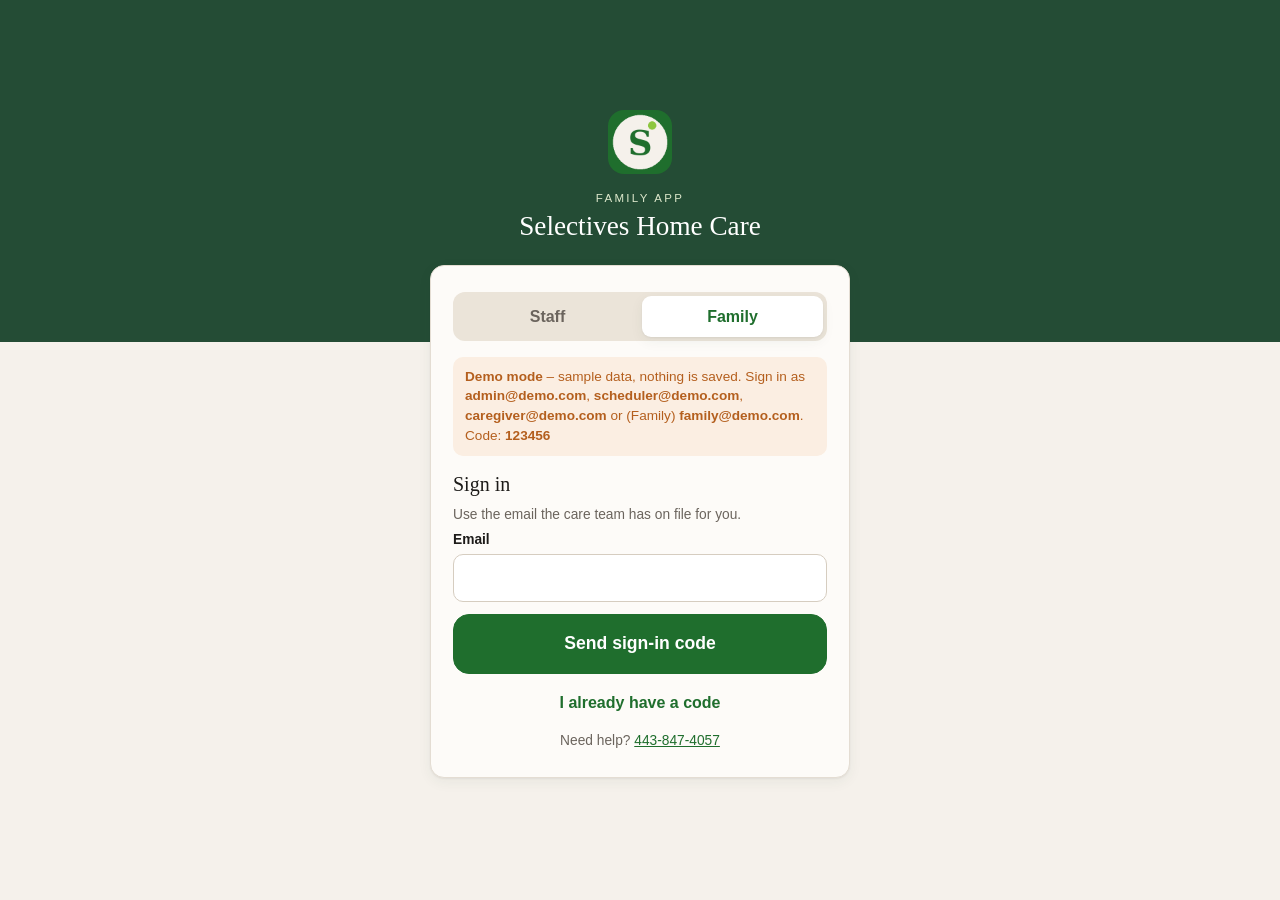
==== selectives-staff-app/family/index.html @ 820890be "Add files via upload" ====
<!doctype html>
<html lang="en"><head><meta charset="utf-8"><title>Family sign-in</title>
<meta name="robots" content="noindex">
<meta http-equiv="refresh" content="0; url=../?family">
<script>location.replace('../?family');</script></head>
<body><a href="../?family">Open the family app</a></body></html>
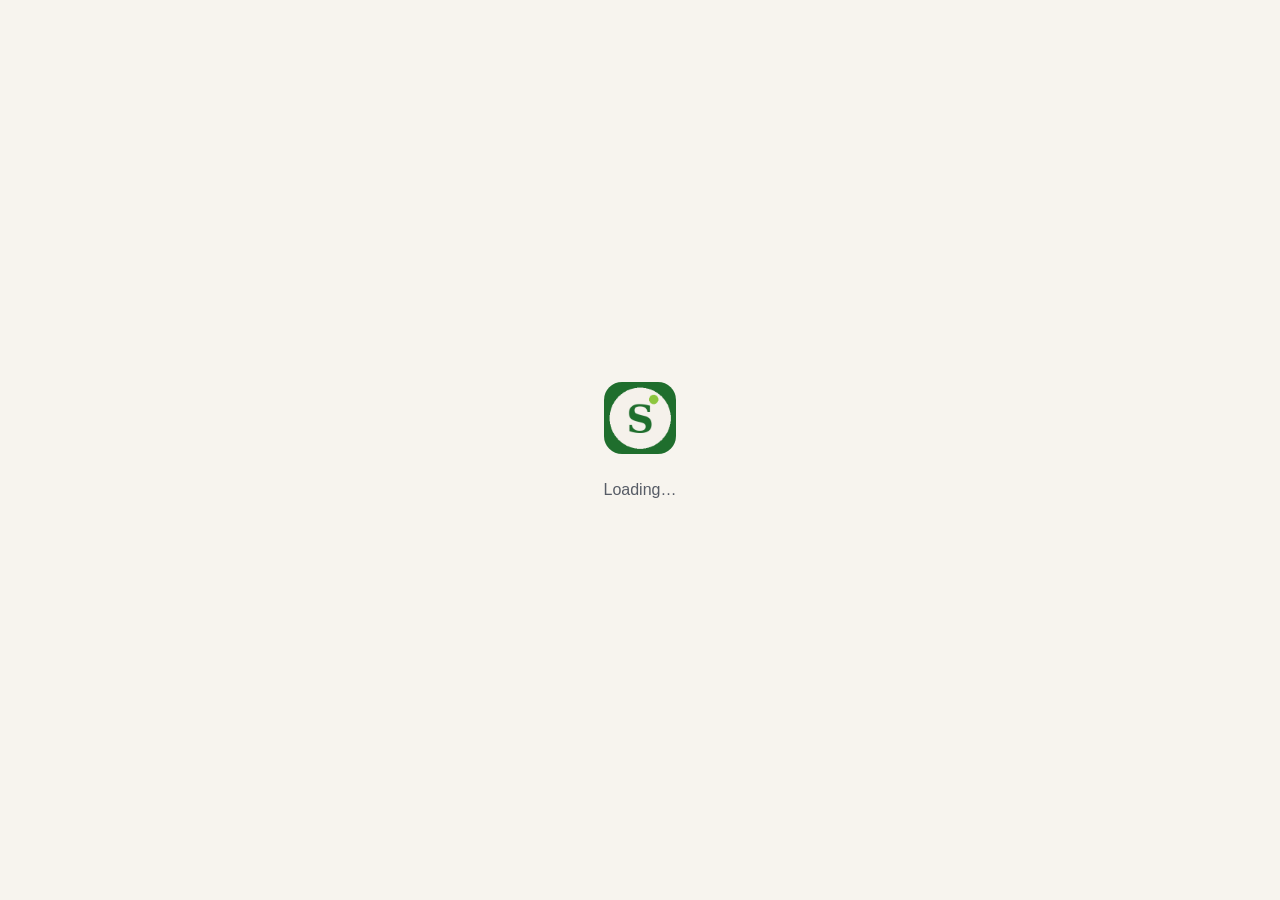
==== commit a9770e38: "Publish Selectives staff app 2.0 demo" ====
--- a/selectives-staff-app/family/index.html
+++ b/selectives-staff-app/family/index.html
@@ -2,5 +2,5 @@
 <html lang="en"><head><meta charset="utf-8"><title>Family sign-in</title>
 <meta name="robots" content="noindex">
 <meta http-equiv="refresh" content="0; url=../?family">
-<script>location.replace('../?family');</script></head>
+</head>
 <body><a href="../?family">Open the family app</a></body></html>
